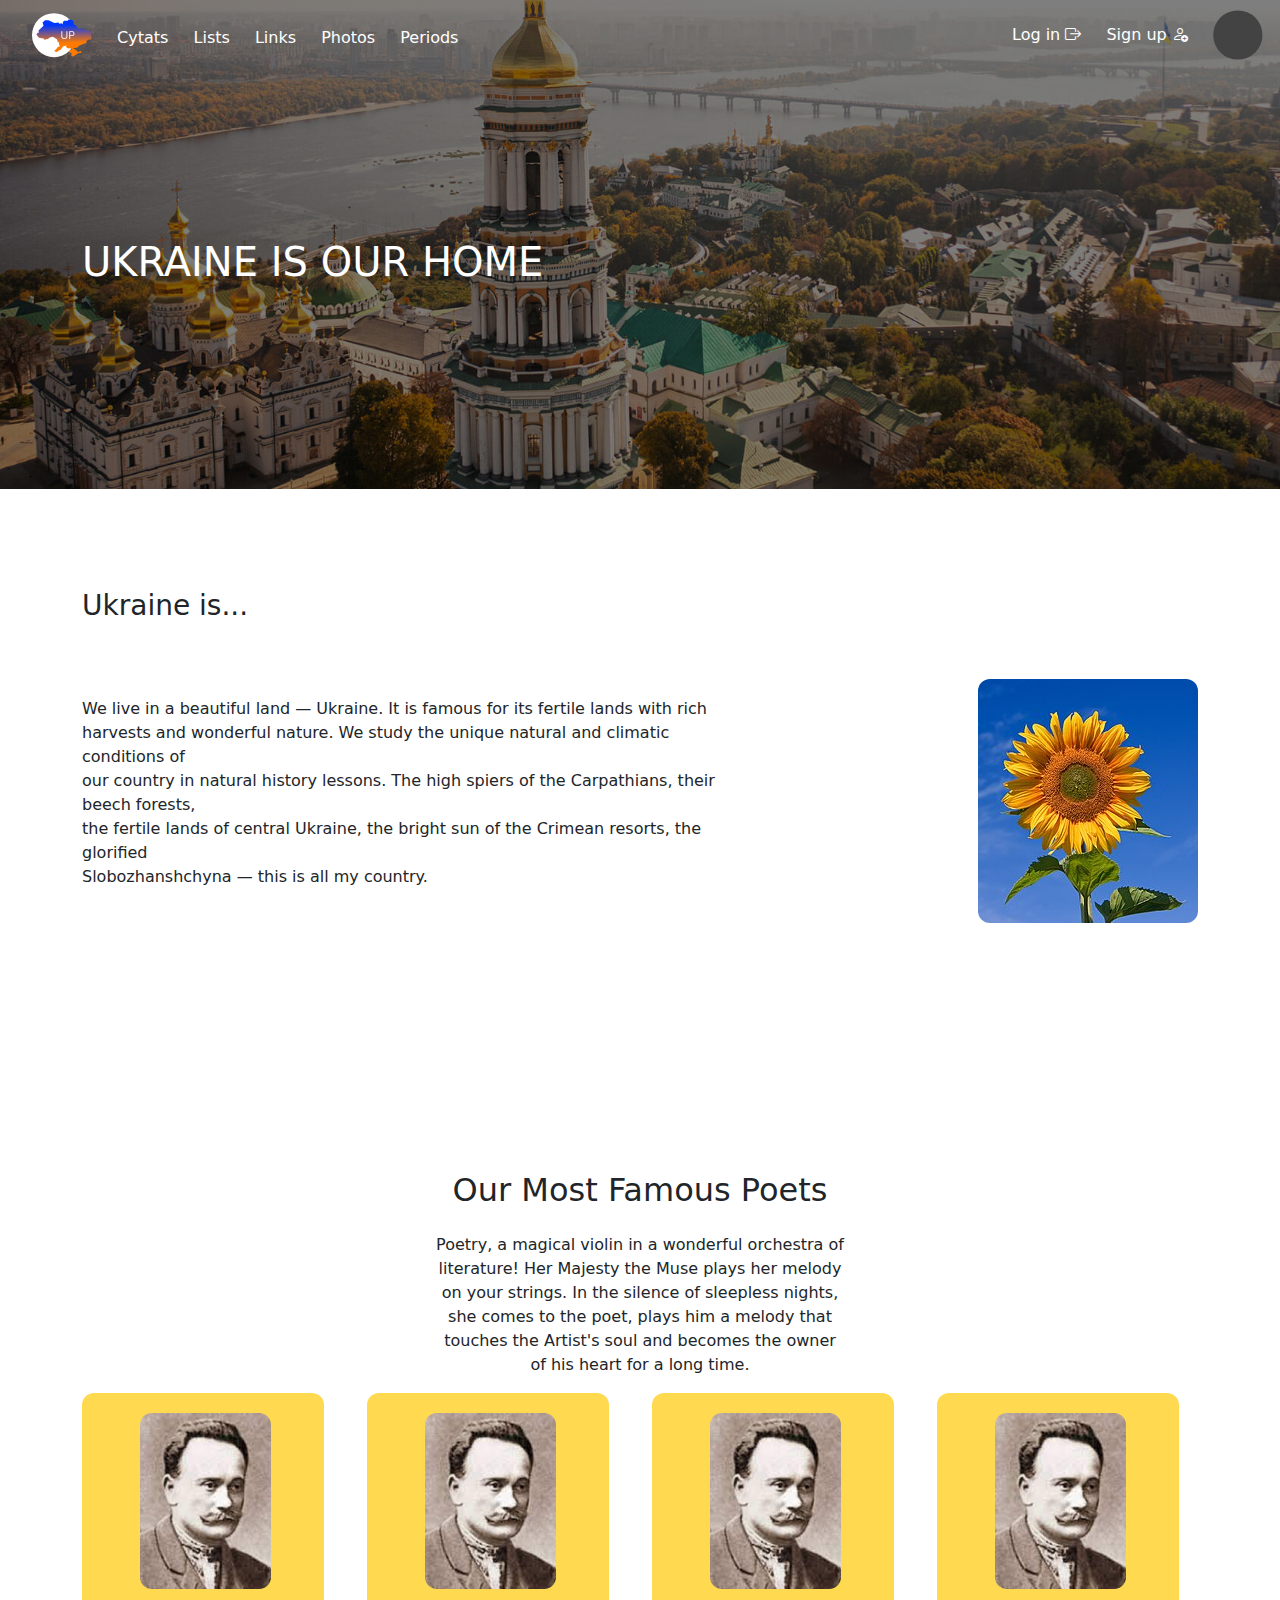
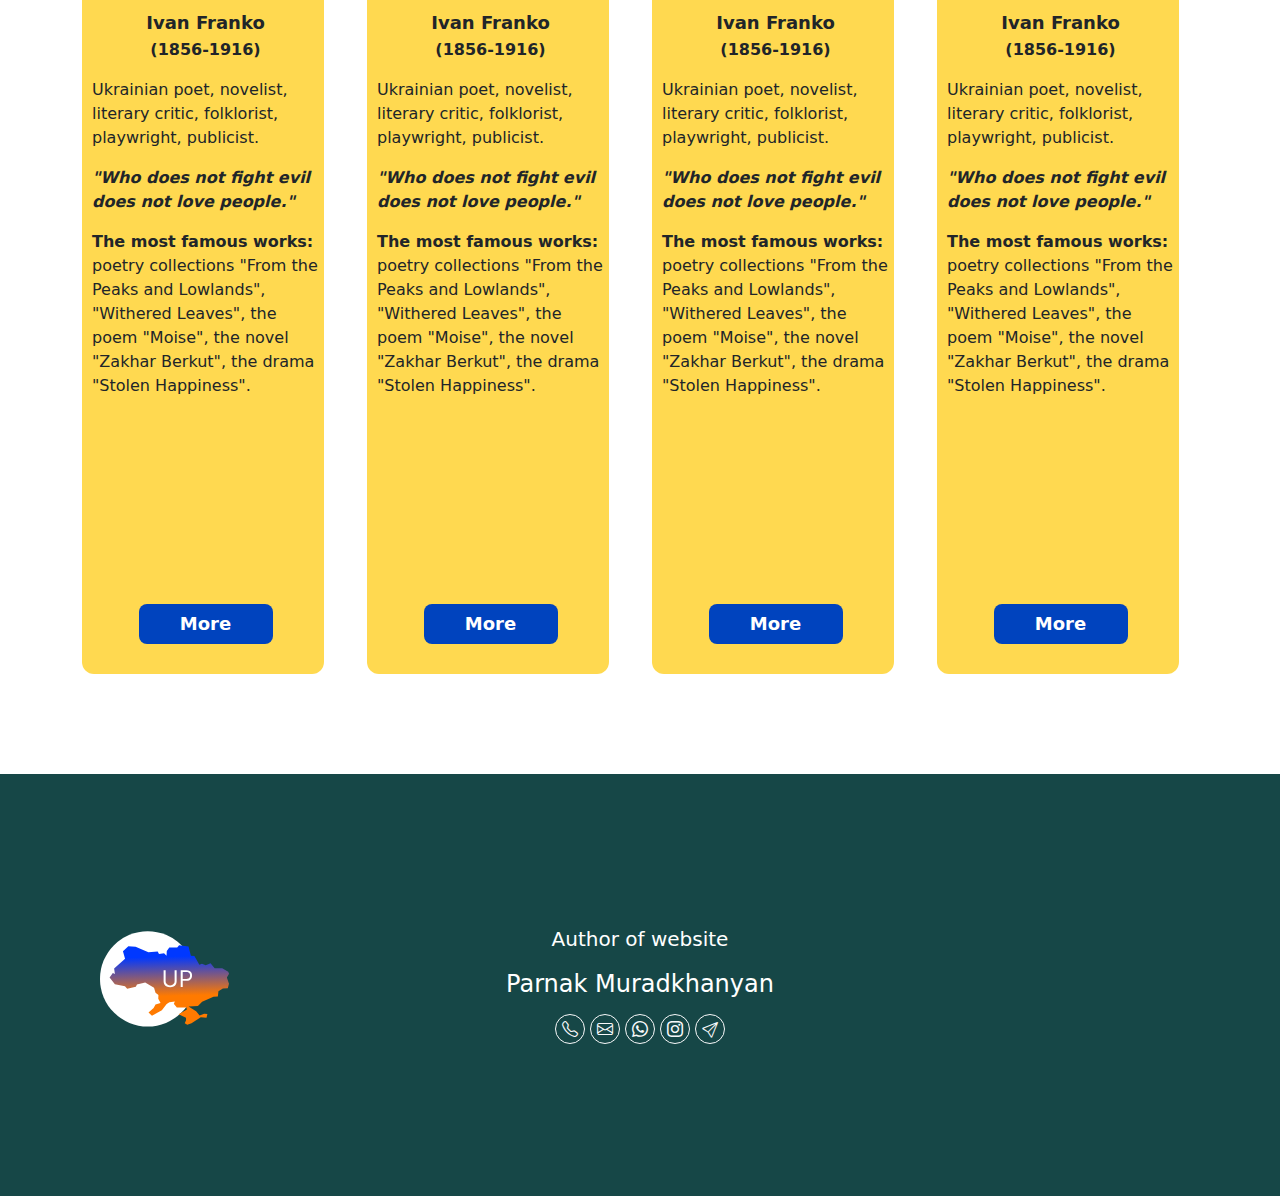
==== index.html @ 2d6c9255 "added sections" ====
<!DOCTYPE html>
<html lang="en">
<head>
    <meta charset="UTF-8">
    <meta name="viewport" content="width=device-width, initial-scale=1.0">
    <title>Ukraine Poets</title>
    <link rel="shortcut icon" href="./img/icon.svg" type="image/x-icon">
    <link rel="stylesheet" href="./css/bootstrap.min.css">
    <link rel="stylesheet" href="font/bootstrap-icons.css">
    <link rel="stylesheet" href="./css/style.css">
</head>
<body>

    <header class="header">
        
        <nav class="nav justiy-content-center">

            <ul class="navbar-list col-lg-9">
                <li><a href="#"><img src="./img/icon.svg" class="website-logo-navbar" alt="Website-logo"></a></li>
                <li><a href="" class="menu-link">Cytats</a></li>
                <li><a href="" class="menu-link">Lists</a></li>
                <li><a href="" class="menu-link">Links</a></li>
                <li><a href="" class="menu-link">Photos</a></li>
                <li><a href="" class="menu-link">Periods</a></li>
                <li><a href="" class="menu-link"></a></li>
            </ul>

            <ul class="authorisation col-lg-3">
                <li><a href="menu-link">Log in <i class="bi-box-arrow-right"></i></a></li>
                <li><a href="menu-link">Sign up <i class="bi-person-add"></i></a></li>
                <li><img src="./img/user-not-logged-in.svg" class="img-fluid img-user"></li>
            </ul>



        </nav>
        <div class="container">
            <div class="row">
                <div class="col-12"><h1 class="text-white text-uppercase header-title">Ukraine is our home</h1></div>
            </div>
        </div>
    </header>

    <!-- About Ukraine Section -->
    <section class="about-ukraine">
        <div class="container">
            <div class="row">
                <div class="col-12">
                    <h3>Ukraine is...</h3>
                </div>
            </div>
            <div class="row align-items-center">
                <div class="col-lg-7 col-sm-12 mt-lg-0 mt-sm-3">
                    <p>
                        We live in a beautiful land — Ukraine. It is famous for its fertile lands with rich <br>
                        harvests and wonderful nature. We study the unique natural and climatic conditions of <br>
                        our country in natural history lessons. The high spiers of the Carpathians, their beech forests, <br>
                        the fertile lands of central Ukraine, the bright sun of the Crimean resorts, the glorified<br>
                        Slobozhanshchyna — this is all my country.
                    </p>

                </div>
                <div class="col-lg-5 col-sm-12 mb-sm-5 mt-sm-5 text-lg-end text-md-center text-md-center text-sm-center text-xs-center"><img src="./img/sunflower.jpg" alt="sunflower" class="img-fluid about-ukraine-image"></div>
            </div>
        </div>
    </section>

    <section class="our-poets">

        <div class="container">
            <div class="row">
                <div class="col-12">
                    <h2 class="text-center">Our Most Famous Poets</h2>
                </div>
            </div>
            <div class="row">
                <div class="col-lg-12 text-center mt-3">
                    <p>Poetry, a magical violin in a wonderful orchestra of <br>
                        literature! Her Majesty the Muse plays her melody <br>
                        on your strings. In the silence of sleepless nights,<br>
                        she comes to the poet, plays him a melody that<br>
                        touches the Artist's soul and becomes the owner<br>
                        of his heart for a long time.</p>
                </div>
            </div>
            <div class="row">
                <div class="col-lg-3 col-md-6 col-sm-12 mt-lg-0 mb-lg-0 mt-md-0 mb-md-5 mt-sm-0 mb-sm-5">
                    <div class="container-poet">

                        <img src="./img/ivan-franko.png" alt="Ivan Franko" class="img-fluid poet-image text-center">

                        <div class="justiy-content-center">

                            <p class="text-center poet-name"><b>Ivan Franko</b></p>
                            <p class="text-center poet-year"><b>(1856-1916)</b></p>
                            <p>Ukrainian poet, novelist, literary critic, folklorist, playwright, publicist. </p>
                            <blockquote><i><b>"Who does not fight evil does not love people."</b></i></blockquote>
                            <p><strong>The most famous works:</strong> <br>
                                poetry collections "From the Peaks and Lowlands", "Withered Leaves", the poem "Moise", the novel "Zakhar Berkut", the drama "Stolen Happiness".</p>
                            <iframe src="https://www.google.com/maps/embed?pb=!1m18!1m12!1m3!1d41575.775740978796!2d23.290891441776193!3d49.3618766793977!2m3!1f0!2f0!3f0!3m2!1i1024!2i768!4f13.1!3m3!1m2!1s0x473bb35e3bb2dca1%3A0x565d36fddfe62779!2z0J3QsNCz0YPQtdCy0LjRh9C4LCDQm9GM0LLQvtCy0YHQutCw0Y8g0L7QsdC70LDRgdGC0YwsIDgyMTI2!5e0!3m2!1sru!2sua!4v1708008893175!5m2!1sru!2sua" class="map-of-birth-places" allowfullscreen="" loading="lazy" referrerpolicy="no-referrer-when-downgrade"></iframe>
                        </div>

                        <button href="#" class="button-view-more">More</button>




                    </div>

                </div>

                <div class="col-lg-3 col-md-6 col-sm-12 mt-lg-0 mb-lg-0 mt-md-0 mb-md-5 mt-sm-5 mb-sm-5">
                    <div class="container-poet">

                        <img src="./img/ivan-franko.png" alt="Ivan Franko" class="img-fluid poet-image text-center">

                        <div class="justiy-content-center">

                            <p class="text-center poet-name"><b>Ivan Franko</b></p>
                            <p class="text-center poet-year"><b>(1856-1916)</b></p>
                            <p>Ukrainian poet, novelist, literary critic, folklorist, playwright, publicist. </p>
                            <blockquote><i><b>"Who does not fight evil does not love people."</b></i></blockquote>
                            <p><strong>The most famous works:</strong> <br>
                                poetry collections "From the Peaks and Lowlands", "Withered Leaves", the poem "Moise", the novel "Zakhar Berkut", the drama "Stolen Happiness".</p>
                            <iframe src="https://www.google.com/maps/embed?pb=!1m18!1m12!1m3!1d41575.775740978796!2d23.290891441776193!3d49.3618766793977!2m3!1f0!2f0!3f0!3m2!1i1024!2i768!4f13.1!3m3!1m2!1s0x473bb35e3bb2dca1%3A0x565d36fddfe62779!2z0J3QsNCz0YPQtdCy0LjRh9C4LCDQm9GM0LLQvtCy0YHQutCw0Y8g0L7QsdC70LDRgdGC0YwsIDgyMTI2!5e0!3m2!1sru!2sua!4v1708008893175!5m2!1sru!2sua" class="map-of-birth-places" allowfullscreen="" loading="lazy" referrerpolicy="no-referrer-when-downgrade"></iframe>
                        </div>

                        <button href="#" class="button-view-more">More</button>




                    </div>
                </div>

                <div class="col-lg-3 col-md-6 col-sm-12  mt-lg-0 mb-lg-0 mt-md-5 mb-md-5 mt-sm-5 mb-sm-5">
                    <div class="container-poet">

                        <img src="./img/ivan-franko.png" alt="Ivan Franko" class="img-fluid poet-image text-center">

                        <div class="justiy-content-center">

                            <p class="text-center poet-name"><b>Ivan Franko</b></p>
                            <p class="text-center poet-year"><b>(1856-1916)</b></p>
                            <p>Ukrainian poet, novelist, literary critic, folklorist, playwright, publicist. </p>
                            <blockquote><i><b>"Who does not fight evil does not love people."</b></i></blockquote>
                            <p><strong>The most famous works:</strong> <br>
                                poetry collections "From the Peaks and Lowlands", "Withered Leaves", the poem "Moise", the novel "Zakhar Berkut", the drama "Stolen Happiness".</p>
                            <iframe src="https://www.google.com/maps/embed?pb=!1m18!1m12!1m3!1d41575.775740978796!2d23.290891441776193!3d49.3618766793977!2m3!1f0!2f0!3f0!3m2!1i1024!2i768!4f13.1!3m3!1m2!1s0x473bb35e3bb2dca1%3A0x565d36fddfe62779!2z0J3QsNCz0YPQtdCy0LjRh9C4LCDQm9GM0LLQvtCy0YHQutCw0Y8g0L7QsdC70LDRgdGC0YwsIDgyMTI2!5e0!3m2!1sru!2sua!4v1708008893175!5m2!1sru!2sua" class="map-of-birth-places" allowfullscreen="" loading="lazy" referrerpolicy="no-referrer-when-downgrade"></iframe>
                        </div>

                        <button href="#" class="button-view-more">More</button>




                    </div>
                </div>

                <div class="col-lg-3 col-md-6 col-sm-12 mt-lg-0 mb-lg-0 mt-md-5 mb-md-5 mt-sm-5 mb-sm-5">
                    <div class="container-poet ">

                        <img src="./img/ivan-franko.png" alt="Ivan Franko" class="img-fluid poet-image text-center">

                        <div class="justiy-content-center">

                            <p class="text-center poet-name"><b>Ivan Franko</b></p>
                            <p class="text-center poet-year"><b>(1856-1916)</b></p>
                            <p>Ukrainian poet, novelist, literary critic, folklorist, playwright, publicist. </p>
                            <blockquote><i><b>"Who does not fight evil does not love people."</b></i></blockquote>
                            <p><strong>The most famous works:</strong> <br>
                                poetry collections "From the Peaks and Lowlands", "Withered Leaves", the poem "Moise", the novel "Zakhar Berkut", the drama "Stolen Happiness".</p>
                            <iframe src="https://www.google.com/maps/embed?pb=!1m18!1m12!1m3!1d41575.775740978796!2d23.290891441776193!3d49.3618766793977!2m3!1f0!2f0!3f0!3m2!1i1024!2i768!4f13.1!3m3!1m2!1s0x473bb35e3bb2dca1%3A0x565d36fddfe62779!2z0J3QsNCz0YPQtdCy0LjRh9C4LCDQm9GM0LLQvtCy0YHQutCw0Y8g0L7QsdC70LDRgdGC0YwsIDgyMTI2!5e0!3m2!1sru!2sua!4v1708008893175!5m2!1sru!2sua" class="map-of-birth-places" allowfullscreen="" loading="lazy" referrerpolicy="no-referrer-when-downgrade"></iframe>
                        </div>

                        <button href="#" class="button-view-more">More</button>




                    </div>
                </div>






            </div>
            <div class="row">
                <div class="col-lg-4 col-md-6 col-sm-12">

                </div>
            </div>
            <div class="row">
                <div class="col-lg-4 col-md-6 col-sm-12">

                </div>
            </div>
        </div>
    </section>







    <footer class="footer">
        <div class="container">
            <div class="row align-items-center">
                <div class="col-lg-2 col-sm-12 mt-sm-5 mb-sm-5 text-sm-center">
                  <a href="#home"><img src="./img/icon.svg" class="img-fluid img-logo" /></a>
                </div>

                <div class="col-lg-8 col-sm-12 text-center">
                    <p class="aut-w text-white">Author of website</p>
                    <p class="author text-white">Parnak Muradkhanyan</p>
                    
                    <a href="tel:+380636376079" target="_blank" class="btn btn-outline-light btn-footer"><i class=" bi bi-telephone icons-btn"></i></a>
                    <a href="mailto:parnak725@gmail.com" target="_blank" class="btn btn-outline-light btn-footer"><i class=" bi bi-envelope icons-btn"></i></a>
                    <a href="https://wa.me/380636376079" target="_blank" class="btn btn-outline-light btn-footer"><i class=" bi bi-whatsapp icons-btn"></i></a>
                    <a href="https://www.instagram.com/parnak_muradkhanyan2005?igshid=YmMyMTA2M2Y=" target="_blank" class="btn btn-outline-light btn-footer"><i class=" bi bi-instagram icons-btn"></i></a>
                    <a href="https://t.me/korgi_bari" target="_blank" class="btn btn-outline-light btn-footer"><i class=" bi bi-send icons-btn btn-telegram"></i></a>


                </div>

                <div class="col-lg-2"></div>
            </div>
        </div>
    </footer>

    <script src="js/bootstrap.bundle.min.js"></script> 
</body>
</html>
---- css/style.css ----
body::-webkit-scrollbar{
    width: 0px;
    height: 0px;
    background-color: transparent;
}
body::-webkit-scrollbar-thumb{
    background-color: rgba(0, 0, 0, 0);
}
body::-webkit-scrollbar-track{
    background-color: rgba(0, 0, 0, 0);
}

:root{
    --color-poets-container-bckrgnd-color: #ffd950;
}


.website-logo-navbar{
    width: 60px;
    height: 56px;
}

footer,
section {
    position: relative;
    padding: 100px 0;
}

/*Navbar*/


.nav ul{
    display: inline-block;
}

.navbar-list{
    margin-top: 10px;
    list-style: none;
}

.navbar-list li{
    display: inline-block;
    padding-left: 20px;
}
.navbar-list li:first-child{
    padding-left: 0px;
}

.navbar-list li a{
    color: white;
    text-decoration: none;
    transition: all 0.2s ease;
}

.navbar-list li a:hover{
    color: rgb(255, 208, 0);
    font-size: 20px;
    font-weight: 700;
    
}

.navbar-list li img{
    transition: all 0.2s ease;
}

.navbar-list li img:hover{
    width: 70px;
    height: 66px
}

.authorisation{
    margin-top: 10px;
}


.authorisation li{
    display: inline-block;
    padding-left: 20px;
}

.authorisation li a{
    color: white;
    font-weight: 500;
    text-decoration: none;
    transition: all 0.2s ease;
}

.authorisation li a:hover{
    font-size: 20px;
    font-weight: 800;
    color: rgb(255, 208, 0);
}

.img-user{
    width: 50px;
    height: 50px;
}

/*Header*/
.header{
    width: 100%;
    background: linear-gradient(rgba(0,0,0,0.5), rgba(0,0,0,0.5)), url(../img/background-header.png) no-repeat;
    background-size: cover;
}
.header-title{

    margin-top: 156px;
    margin-bottom: 203px;

}

/*About Ukraine Section*/

.about-ukraine-image{
    border-radius: 12px;
}

/*Our Poets Section*/

.container-poet{
    width: 242px;
    height: auto;
    border-radius: 12px;
    background-color: var(--color-poets-container-bckrgnd-color);
    padding-left: 10px;
    padding-right: 5px;
    padding-top: 20px;
    padding-bottom: 10px;
    display: inline-block;
}

.poet-image{
    position: relative;
    margin: 0 auto;
    margin-bottom: 20px;
    display: flex;
}

.poet-name{
    font-size: 18px;
    margin-bottom: 0px;
}

.poet-year{
    padding-top: 2px;
}


.map-of-birth-places{
    width: 200px;
    height: 160px;
    display: flex;
    justify-content: center;
    border: 0px solid transparent;
    border-radius: 12px;
    position: relative;
    margin: 0 auto;
    margin-bottom: 30px;
}

.button-view-more{
    width: 134px;
    height: 40px;
    position: relative;
    margin: 0 auto;
    margin-bottom: 20px;
    border: 0px solid transparent;
    border-radius: 8px;
    background-color: rgb(0, 67, 190);
    display: flex;
    align-items: center;
    justify-content: center;
    color: white;
    font-size: 18px;
    font-weight: 700;
    text-decoration: none;
    transition: all 0.2s ease;
}

.button-view-more:hover{
    background-color: rgb(1, 123, 236)
}


/*Footer*/

.footer{
    background-color: #164747;
}

.img-logo{
    width: 130px;
    height: 126px;
}


.aut-w{
    font-size: 20px;
    font-style: normal;
    font-weight: 400;
    line-height: 1.35;
}

.author{
    margin-top: 14px;
    margin-bottom: 0px;
    font-size: 24px;
    font-style: normal;
    font-weight: 400;
    line-height: 1.3;
}

.btn-footer{
    display: inline-block;
    margin-top: 14px;
    width: 30px;
    height: 30px;
    border-radius: 50%;
}
.icons-btn{
    display: flex;
    justify-content: center;
    align-items: center;
}
.btn-telegram{
    margin-top: 1px;
    margin-left: -1px;
}
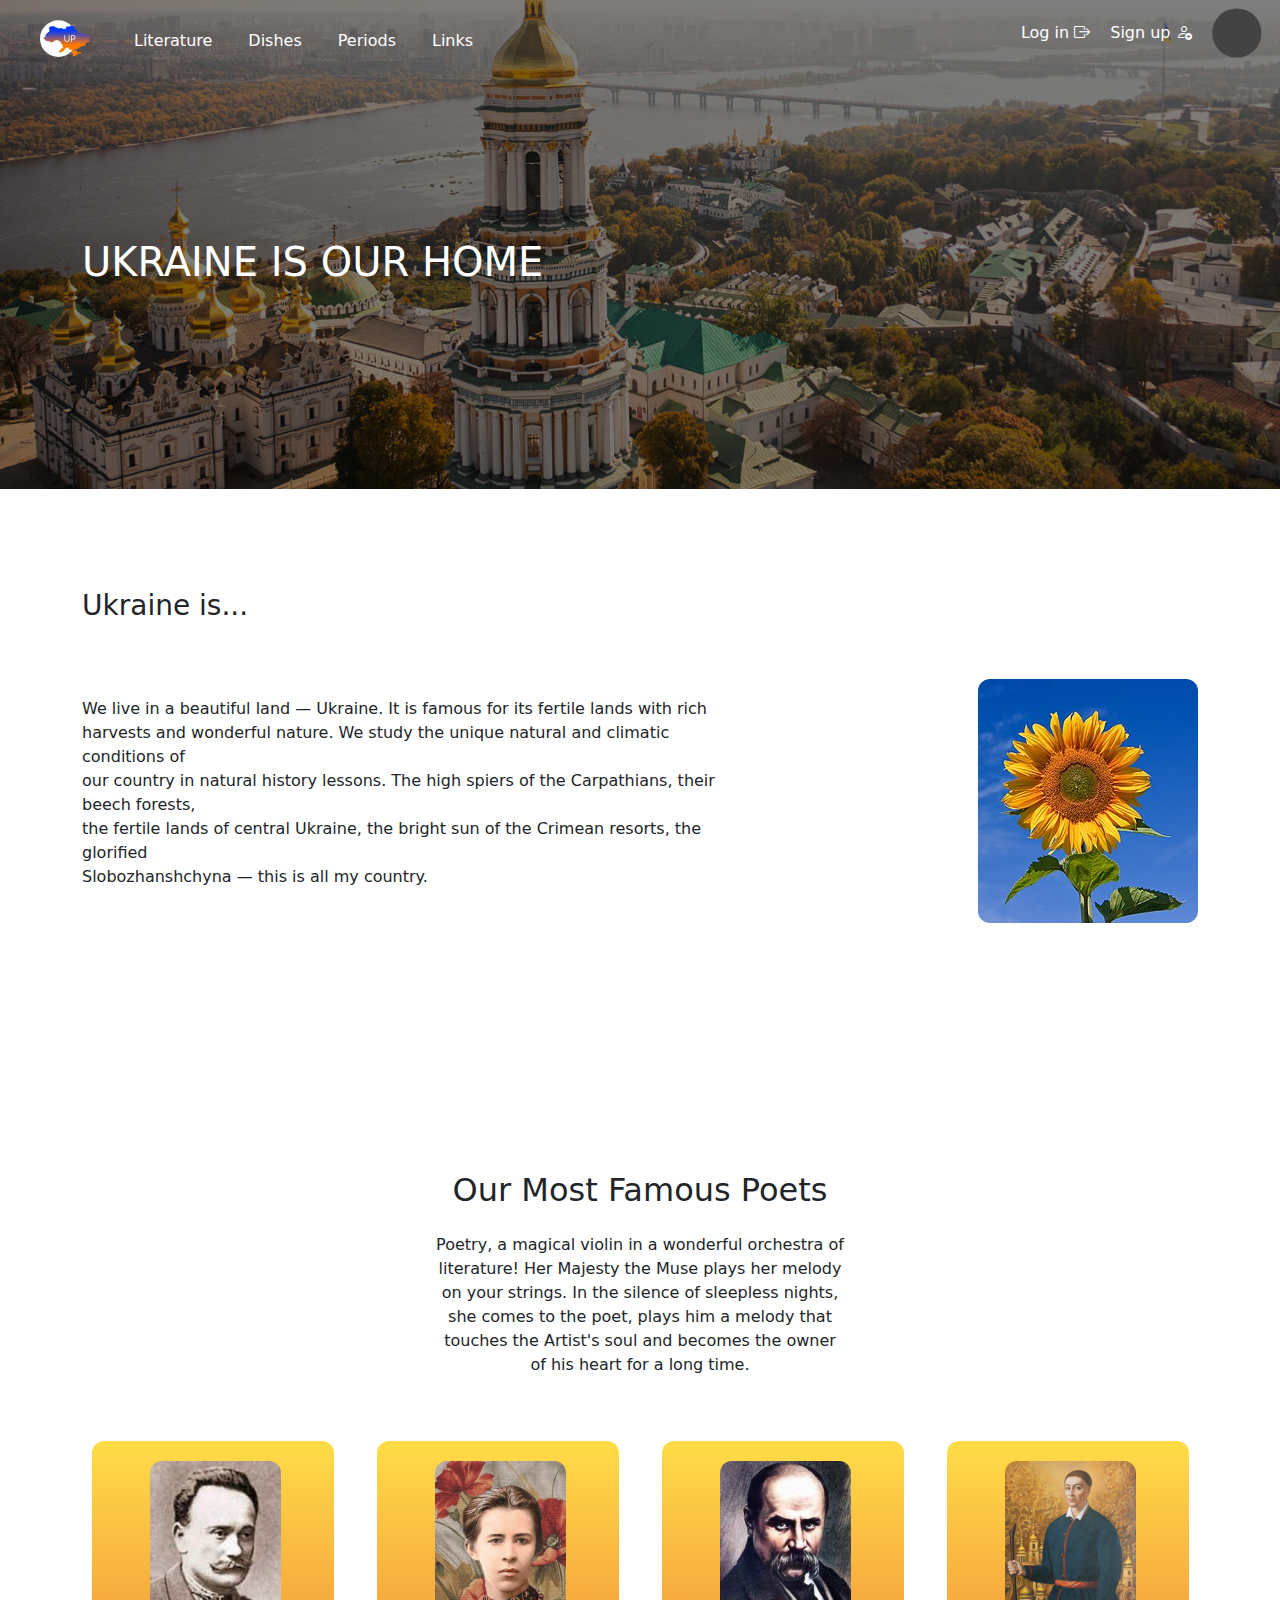
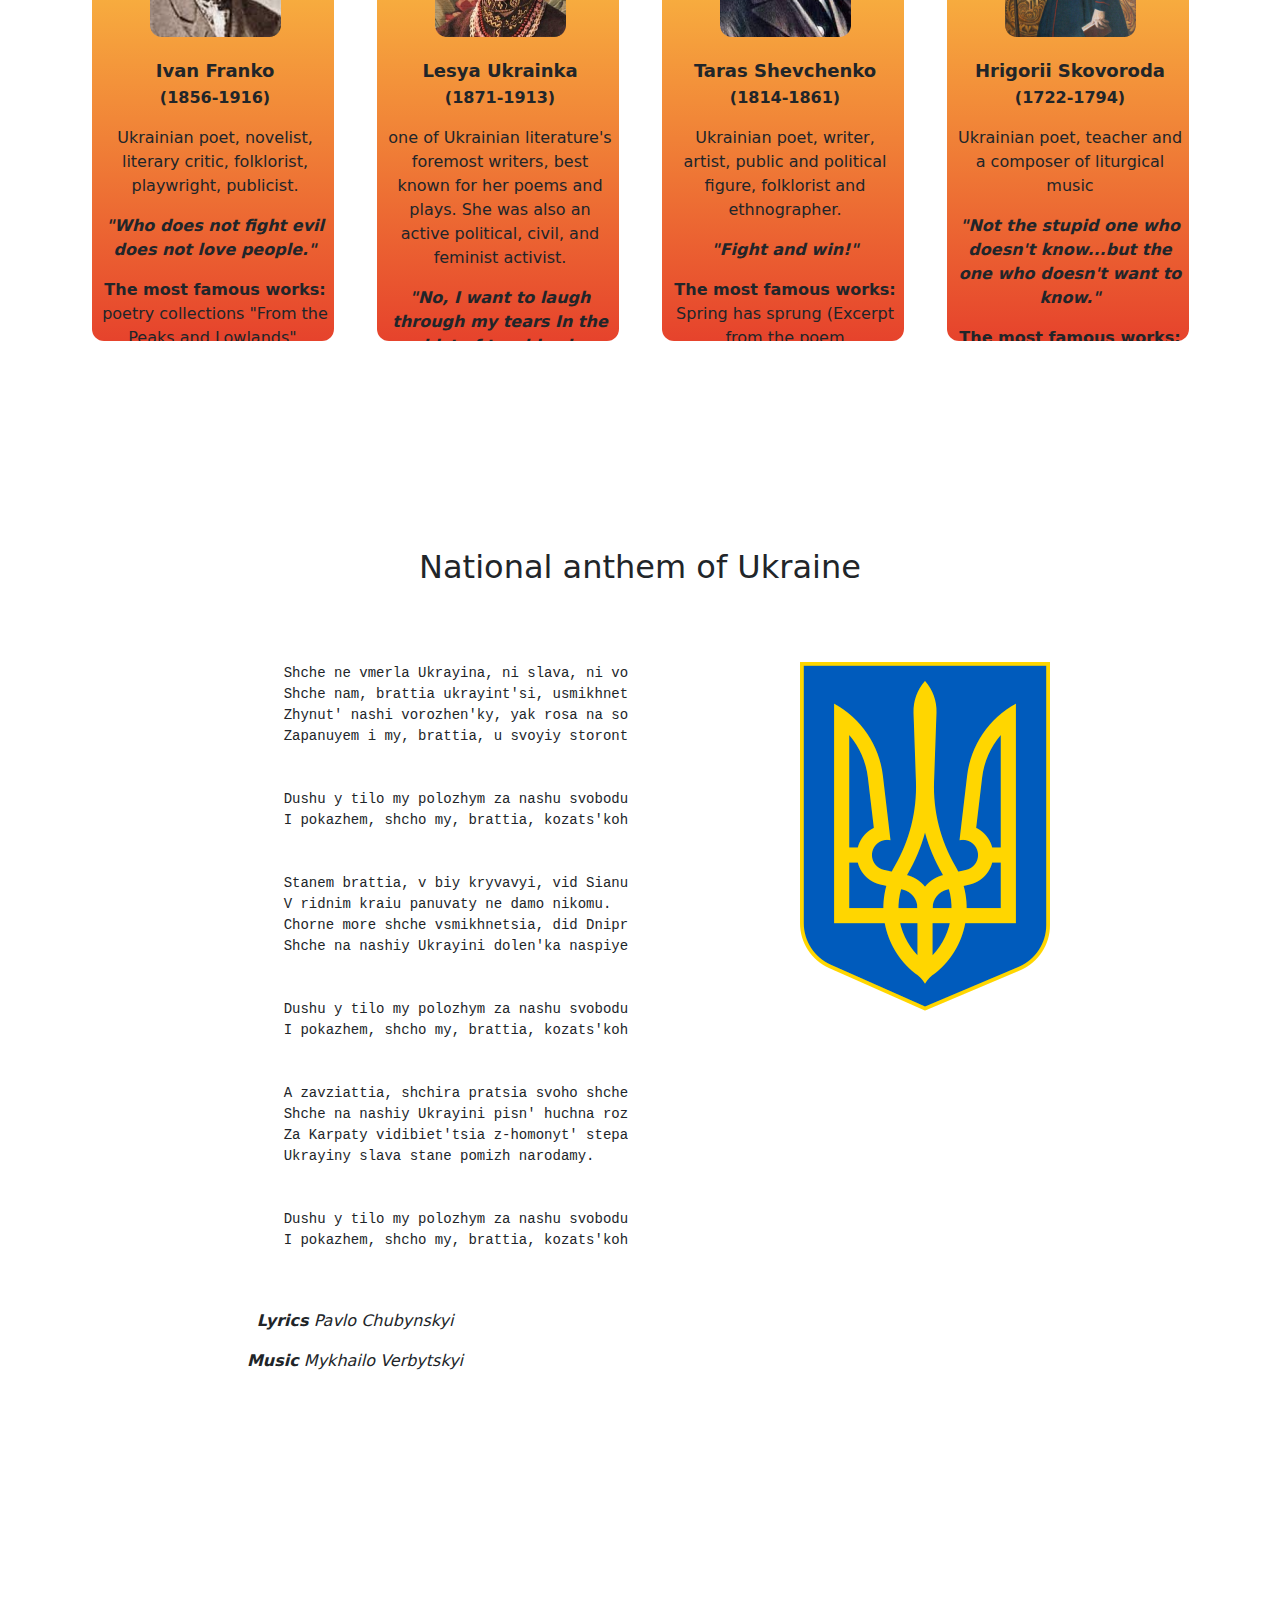
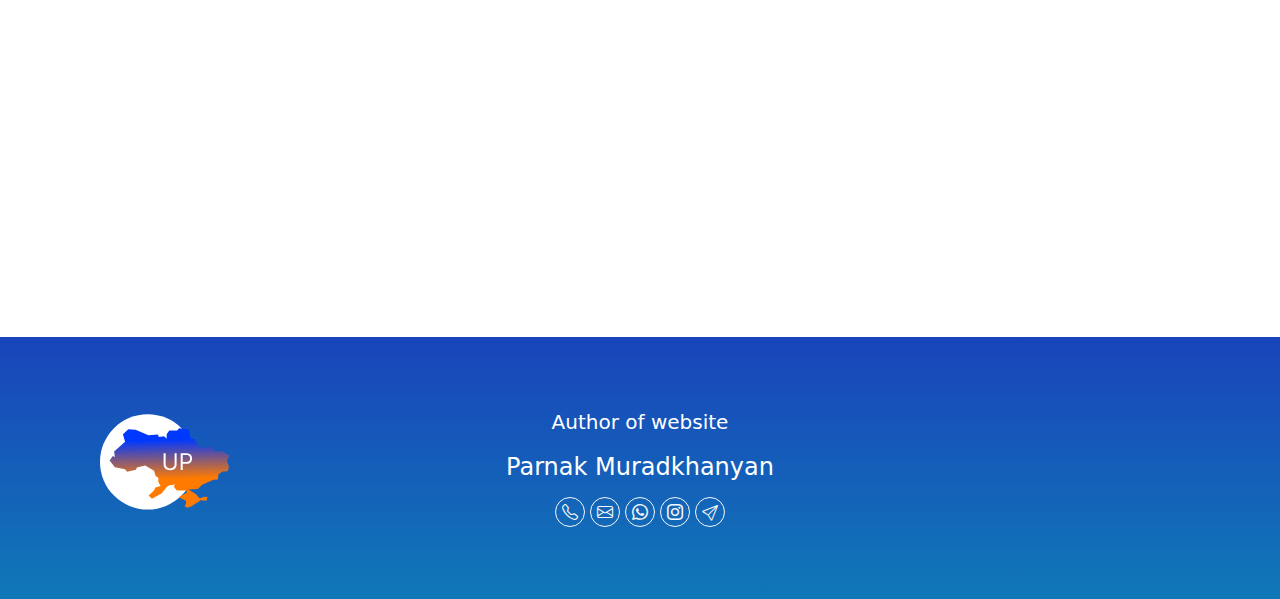
==== commit 4035c34d: "finished index.html" ====
--- a/index.html
+++ b/index.html
@@ -13,27 +13,43 @@
 
     <header class="header">
         
-        <nav class="nav justiy-content-center">
-
-            <ul class="navbar-list col-lg-9">
-                <li><a href="#"><img src="./img/icon.svg" class="website-logo-navbar" alt="Website-logo"></a></li>
-                <li><a href="" class="menu-link">Cytats</a></li>
-                <li><a href="" class="menu-link">Lists</a></li>
-                <li><a href="" class="menu-link">Links</a></li>
-                <li><a href="" class="menu-link">Photos</a></li>
-                <li><a href="" class="menu-link">Periods</a></li>
-                <li><a href="" class="menu-link"></a></li>
-            </ul>
-
-            <ul class="authorisation col-lg-3">
-                <li><a href="menu-link">Log in <i class="bi-box-arrow-right"></i></a></li>
-                <li><a href="menu-link">Sign up <i class="bi-person-add"></i></a></li>
+        <nav class="navbar navbar-expand-lg navbar-light navbar-color">
+            <div class="container-flui">
+              <a class="navbar-brand" href="#home"><img src="./img/icon.svg" class="website-logo-navbar"></a>
+
+              
+              <button class="navbar-toggler btn btn-outline-warning" type="button" data-bs-toggle="collapse" data-bs-target="#navbarSupportedContent" aria-controls="navbarSupportedContent" aria-expanded="false" aria-label="Toggle navigation">
+
+                <span class="bi-justify"></span>
+              </button>
+              <div class="collapse navbar-collapse" id="navbarSupportedContent">
+                <ul class="navbar-nav me-auto mb-2 mb-lg-0 navbar-list">
+                  <li class="nav-item">
+                    <a class="nav-link text-white menu-text" href="#about-us">Literature</a>
+                  </li>
+                  <li class="nav-item">
+                    <a class="nav-link text-white menu-text" href="#production">Dishes</a>
+                  </li>
+                  <li class="nav-item">
+                    <a class="nav-link text-white menu-text" href="#tickets">Periods</a>
+                  </li>
+                  <li class="nav-item">
+                    <a class="nav-link text-white menu-text" href="#tickets">Links</a>
+                  </li>
+                </ul>
+              </div>
+              
+              <ul class="authorisation">
+                <li><a class="menu-link">Log in <i class="bi bi-box-arrow-right"></i></a></li>
+                <li><a class="menu-link">Sign up <i class="bi bi-person-add"></i></a></li>
                 <li><img src="./img/user-not-logged-in.svg" class="img-fluid img-user"></li>
-            </ul>
-
-
-
+              </ul>
+
+
+            </div>
         </nav>
+
+
         <div class="container">
             <div class="row">
                 <div class="col-12"><h1 class="text-white text-uppercase header-title">Ukraine is our home</h1></div>
@@ -65,6 +81,9 @@
         </div>
     </section>
 
+
+
+    <!-- Our Poets Section -->
     <section class="our-poets">
 
         <div class="container">
@@ -74,7 +93,7 @@
                 </div>
             </div>
             <div class="row">
-                <div class="col-lg-12 text-center mt-3">
+                <div class="col-lg-12 text-center mt-3 mb-5">
                     <p>Poetry, a magical violin in a wonderful orchestra of <br>
                         literature! Her Majesty the Muse plays her melody <br>
                         on your strings. In the silence of sleepless nights,<br>
@@ -84,7 +103,7 @@
                 </div>
             </div>
             <div class="row">
-                <div class="col-lg-3 col-md-6 col-sm-12 mt-lg-0 mb-lg-0 mt-md-0 mb-md-5 mt-sm-0 mb-sm-5">
+                <div class="col-lg-3 col-md-6 col-sm-12 text-sm-center text-center mt-lg-0 mb-lg-0 mt-md-0 mb-md-5 mt-sm-0 mb-sm-5">
                     <div class="container-poet">
 
                         <img src="./img/ivan-franko.png" alt="Ivan Franko" class="img-fluid poet-image text-center">
@@ -97,10 +116,11 @@
                             <blockquote><i><b>"Who does not fight evil does not love people."</b></i></blockquote>
                             <p><strong>The most famous works:</strong> <br>
                                 poetry collections "From the Peaks and Lowlands", "Withered Leaves", the poem "Moise", the novel "Zakhar Berkut", the drama "Stolen Happiness".</p>
+                            <p><strong>Place of birth:</strong></p>  
                             <iframe src="https://www.google.com/maps/embed?pb=!1m18!1m12!1m3!1d41575.775740978796!2d23.290891441776193!3d49.3618766793977!2m3!1f0!2f0!3f0!3m2!1i1024!2i768!4f13.1!3m3!1m2!1s0x473bb35e3bb2dca1%3A0x565d36fddfe62779!2z0J3QsNCz0YPQtdCy0LjRh9C4LCDQm9GM0LLQvtCy0YHQutCw0Y8g0L7QsdC70LDRgdGC0YwsIDgyMTI2!5e0!3m2!1sru!2sua!4v1708008893175!5m2!1sru!2sua" class="map-of-birth-places" allowfullscreen="" loading="lazy" referrerpolicy="no-referrer-when-downgrade"></iframe>
                         </div>
 
-                        <button href="#" class="button-view-more">More</button>
+                        <a href="https://en.wikipedia.org/wiki/Ivan_Franko" target="_blank" class="button-view-more">More</a>
 
 
 
@@ -109,23 +129,27 @@
 
                 </div>
 
-                <div class="col-lg-3 col-md-6 col-sm-12 mt-lg-0 mb-lg-0 mt-md-0 mb-md-5 mt-sm-5 mb-sm-5">
+                <div class="col-lg-3 col-md-6 col-sm-12 text-sm-center text-center mt-lg-0 mb-lg-0 mt-md-0 mb-md-5 mt-sm-5 mb-sm-5">
                     <div class="container-poet">
 
-                        <img src="./img/ivan-franko.png" alt="Ivan Franko" class="img-fluid poet-image text-center">
+                        <img src="./img/lesya-ukrainka.png" alt="Lesya Ukrainka" class="img-fluid poet-image text-center">
 
                         <div class="justiy-content-center">
 
-                            <p class="text-center poet-name"><b>Ivan Franko</b></p>
-                            <p class="text-center poet-year"><b>(1856-1916)</b></p>
-                            <p>Ukrainian poet, novelist, literary critic, folklorist, playwright, publicist. </p>
-                            <blockquote><i><b>"Who does not fight evil does not love people."</b></i></blockquote>
+                            <p class="text-center poet-name"><b>Lesya Ukrainka</b></p>
+                            <p class="text-center poet-year"><b>(1871-1913)</b></p>
+                            <p>one of Ukrainian literature's foremost writers, best known for her poems and plays. She was also an active political, civil, and feminist activist.</p>
+                            <blockquote><i><b>"No, I want to laugh through my tears
+                                In the midst of trouble sing songs,
+                                Hope without hope
+                                I want to live! Away with sad thoughts!"</b></i></blockquote>
                             <p><strong>The most famous works:</strong> <br>
-                                poetry collections "From the Peaks and Lowlands", "Withered Leaves", the poem "Moise", the novel "Zakhar Berkut", the drama "Stolen Happiness".</p>
-                            <iframe src="https://www.google.com/maps/embed?pb=!1m18!1m12!1m3!1d41575.775740978796!2d23.290891441776193!3d49.3618766793977!2m3!1f0!2f0!3f0!3m2!1i1024!2i768!4f13.1!3m3!1m2!1s0x473bb35e3bb2dca1%3A0x565d36fddfe62779!2z0J3QsNCz0YPQtdCy0LjRh9C4LCDQm9GM0LLQvtCy0YHQutCw0Y8g0L7QsdC70LDRgdGC0YwsIDgyMTI2!5e0!3m2!1sru!2sua!4v1708008893175!5m2!1sru!2sua" class="map-of-birth-places" allowfullscreen="" loading="lazy" referrerpolicy="no-referrer-when-downgrade"></iframe>
+                                "Contra spem spero", "Dream", "Word, why are you not a hard cry", "Cassandra", "Forest song", "Boyarian", "Fireplace master", "Trouble will teach", "Lelia", "Butterfly" and many others..</p>
+                            <p><strong>Place of birth:</strong></p>    
+                            <iframe src="https://www.google.com/maps/embed?pb=!1m18!1m12!1m3!1d40529.85824711046!2d27.486333850201852!3d50.58779461118784!2m3!1f0!2f0!3f0!3m2!1i1024!2i768!4f13.1!3m3!1m2!1s0x472eb0f885f3a46b%3A0xd4db4abfdbe7aa0e!2z0J3QvtCy0L7Qs9GA0LDQtC3QktC-0LvRi9C90YHQutC40LksINCW0LjRgtC-0LzQuNGA0YHQutCw0Y8g0L7QsdC70LDRgdGC0YwsIDExNzAx!5e0!3m2!1sru!2sua!4v1708078803918!5m2!1sru!2sua" class="map-of-birth-places" allowfullscreen="" loading="lazy" referrerpolicy="no-referrer-when-downgrade"></iframe>
                         </div>
 
-                        <button href="#" class="button-view-more">More</button>
+                        <a href="https://en.wikipedia.org/wiki/Lesya_Ukrainka" target="_blank" class="button-view-more">More</a>
 
 
 
@@ -133,23 +157,30 @@
                     </div>
                 </div>
 
-                <div class="col-lg-3 col-md-6 col-sm-12  mt-lg-0 mb-lg-0 mt-md-5 mb-md-5 mt-sm-5 mb-sm-5">
+                <div class="col-lg-3 col-md-6 col-sm-12 text-sm-center text-center  mt-lg-0 mb-lg-0 mt-md-5 mb-md-5 mt-sm-5 mb-sm-5">
                     <div class="container-poet">
 
-                        <img src="./img/ivan-franko.png" alt="Ivan Franko" class="img-fluid poet-image text-center">
+                        <img src="./img/taras-shevchenko.png" alt="Taras Shevchenko" class="img-fluid poet-image text-center">
 
                         <div class="justiy-content-center">
 
-                            <p class="text-center poet-name"><b>Ivan Franko</b></p>
-                            <p class="text-center poet-year"><b>(1856-1916)</b></p>
-                            <p>Ukrainian poet, novelist, literary critic, folklorist, playwright, publicist. </p>
-                            <blockquote><i><b>"Who does not fight evil does not love people."</b></i></blockquote>
+                            <p class="text-center poet-name"><b>Taras Shevchenko</b></p>
+                            <p class="text-center poet-year"><b>(1814-1861)</b></p>
+                            <p>Ukrainian poet, writer, artist, public and political figure, folklorist and ethnographer. </p>
+                            <blockquote><i><b>"Fight and win!"</b></i></blockquote>
                             <p><strong>The most famous works:</strong> <br>
-                                poetry collections "From the Peaks and Lowlands", "Withered Leaves", the poem "Moise", the novel "Zakhar Berkut", the drama "Stolen Happiness".</p>
-                            <iframe src="https://www.google.com/maps/embed?pb=!1m18!1m12!1m3!1d41575.775740978796!2d23.290891441776193!3d49.3618766793977!2m3!1f0!2f0!3f0!3m2!1i1024!2i768!4f13.1!3m3!1m2!1s0x473bb35e3bb2dca1%3A0x565d36fddfe62779!2z0J3QsNCz0YPQtdCy0LjRh9C4LCDQm9GM0LLQvtCy0YHQutCw0Y8g0L7QsdC70LDRgdGC0YwsIDgyMTI2!5e0!3m2!1sru!2sua!4v1708008893175!5m2!1sru!2sua" class="map-of-birth-places" allowfullscreen="" loading="lazy" referrerpolicy="no-referrer-when-downgrade"></iframe>
+                                Spring has sprung (Excerpt from the poem "Haydamaki") ...<br>
+                                The sun is shining, the wind is blowing...<br>
+                                The Dnieper roars and moans wide (Excerpt from the poem "Prychynna") ...<br>
+                                A cloud floats behind the sun...<br>
+                                The wind howls along the oak (Excerpt from the poem "Poplar") ...<br>
+                                Dawn is my evening ...<br>
+                                Cherry garden near the house ...</p><br>
+                                <p><strong>Place of birth:</strong></p>  
+                            <iframe src="https://www.google.com/maps/embed?pb=!1m18!1m12!1m3!1d41668.58131495991!2d31.0012145!3d49.25201855!2m3!1f0!2f0!3f0!3m2!1i1024!2i768!4f13.1!3m3!1m2!1s0x40d3cff2adef96eb%3A0x7634f24b3347ede0!2z0JzQvtGA0LjQvdGG0YssINCn0LXRgNC60LDRgdGB0LrQsNGPINC-0LHQu9Cw0YHRgtGMLCAyMDIxMA!5e0!3m2!1sru!2sua!4v1708078968331!5m2!1sru!2sua" class="map-of-birth-places" allowfullscreen="" loading="lazy" referrerpolicy="no-referrer-when-downgrade"></iframe>
                         </div>
 
-                        <button href="#" class="button-view-more">More</button>
+                        <a href="https://en.wikipedia.org/wiki/Taras_Shevchenko" target="_blank" class="button-view-more">More</a>
 
 
 
@@ -157,44 +188,86 @@
                     </div>
                 </div>
 
-                <div class="col-lg-3 col-md-6 col-sm-12 mt-lg-0 mb-lg-0 mt-md-5 mb-md-5 mt-sm-5 mb-sm-5">
+                <div class="col-lg-3 col-md-6 col-sm-12 text-sm-center text-center mt-lg-0 mb-lg-0 mt-md-5 mb-md-5 mt-sm-5 mb-sm-5">
                     <div class="container-poet ">
 
-                        <img src="./img/ivan-franko.png" alt="Ivan Franko" class="img-fluid poet-image text-center">
+                        <img src="./img/grygory-skovoroda.png" alt="Grigory Skovoroda" class="img-fluid poet-image text-center">
 
                         <div class="justiy-content-center">
 
-                            <p class="text-center poet-name"><b>Ivan Franko</b></p>
-                            <p class="text-center poet-year"><b>(1856-1916)</b></p>
-                            <p>Ukrainian poet, novelist, literary critic, folklorist, playwright, publicist. </p>
-                            <blockquote><i><b>"Who does not fight evil does not love people."</b></i></blockquote>
+                            <p class="text-center poet-name"><b>Hrigorii Skovoroda</b></p>
+                            <p class="text-center poet-year"><b>(1722-1794)</b></p>
+                            <p>Ukrainian poet, teacher and a composer of liturgical music</p>
+                            <blockquote><i><b>"Not the stupid one who doesn't know...but the one who doesn't want to know."</b></i></blockquote>
                             <p><strong>The most famous works:</strong> <br>
-                                poetry collections "From the Peaks and Lowlands", "Withered Leaves", the poem "Moise", the novel "Zakhar Berkut", the drama "Stolen Happiness".</p>
-                            <iframe src="https://www.google.com/maps/embed?pb=!1m18!1m12!1m3!1d41575.775740978796!2d23.290891441776193!3d49.3618766793977!2m3!1f0!2f0!3f0!3m2!1i1024!2i768!4f13.1!3m3!1m2!1s0x473bb35e3bb2dca1%3A0x565d36fddfe62779!2z0J3QsNCz0YPQtdCy0LjRh9C4LCDQm9GM0LLQvtCy0YHQutCw0Y8g0L7QsdC70LDRgdGC0YwsIDgyMTI2!5e0!3m2!1sru!2sua!4v1708008893175!5m2!1sru!2sua" class="map-of-birth-places" allowfullscreen="" loading="lazy" referrerpolicy="no-referrer-when-downgrade"></iframe>
+                                "The Garden of Divine Songs", "Woman Lotova", "Fables of Kharkiv".</p>
+                            <p><strong>Place of birth:</strong></p>  
+                            <iframe src="https://www.google.com/maps/embed?pb=!1m18!1m12!1m3!1d40799.986922544624!2d32.898784155571526!3d50.27327386883781!2m3!1f0!2f0!3f0!3m2!1i1024!2i768!4f13.1!3m3!1m2!1s0x40d672903ddc7173%3A0x56285b35ca7e6ef3!2z0KfQtdGA0L3Rg9GF0LgsINCf0L7Qu9GC0LDQstGB0LrQsNGPINC-0LHQu9Cw0YHRgtGM!5e0!3m2!1sru!2sua!4v1708078874605!5m2!1sru!2sua" class="map-of-birth-places" allowfullscreen="" loading="lazy" referrerpolicy="no-referrer-when-downgrade"></iframe>
                         </div>
 
-                        <button href="#" class="button-view-more">More</button>
+                        <a href="https://en.wikipedia.org/wiki/Hryhorii_Skovoroda" target="_blank" class="button-view-more">More</a>
 
 
 
 
                     </div>
-                </div>
-
-
-
-
-
-
-            </div>
-            <div class="row">
-                <div class="col-lg-4 col-md-6 col-sm-12">
-
-                </div>
-            </div>
-            <div class="row">
-                <div class="col-lg-4 col-md-6 col-sm-12">
-
+
+                </div>
+
+            </div>
+
+        </div>
+    </section>
+
+
+    <!-- Our Hymn -->
+
+    <section class="our-hymn">
+        <div class="container">
+            <div class="row">
+                <div class="col-12">
+                    <h2 class="text-center">National anthem of Ukraine</h2>
+                </div>
+            </div>
+            <div class="row">
+                <div class="col-lg-6 col-md-12 col-sm-12 mb-sm-5 mt-sm-5">
+                    <pre class="hymn">
+
+                        Shche ne vmerla Ukrayina, ni slava, ni volya,
+                        Shche nam, brattia ukrayint'si, usmikhnet'sia dolia.
+                        Zhynut' nashi vorozhen'ky, yak rosa na sontsi,
+                        Zapanuyem i my, brattia, u svoyiy storontsi. <br>
+
+                        Dushu y tilo my polozhym za nashu svobodu,
+                        I pokazhem, shcho my, brattia, kozats'koho rodu.<br>
+
+                        Stanem brattia, v biy kryvavyi, vid Sianu do Donu
+                        V ridnim kraiu panuvaty ne damo nikomu.
+                        Chorne more shche vsmikhnetsia, did Dnipro zradiye,
+                        Shche na nashiy Ukrayini dolen'ka naspiye.<br>
+
+                        Dushu y tilo my polozhym za nashu svobodu,
+                        I pokazhem, shcho my, brattia, kozats'koho rodu.<br>
+
+                        A zavziattia, shchira pratsia svoho shche dokazhe,
+                        Shche na nashiy Ukrayini pisn' huchna rozliazhe,
+                        Za Karpaty vidibiet'tsia z-homonyt' stepamy,
+                        Ukrayiny slava stane pomizh narodamy.<br>
+
+                        Dushu y tilo my polozhym za nashu svobodu,
+                        I pokazhem, shcho my, brattia, kozats'koho rodu.<br>
+                    </pre>
+                    <p class="text-md-center text-sm-center"><i><strong>Lyrics</strong>	Pavlo Chubynskyi</i></p>
+                    <p class="text-md-center text-sm-center"><i><strong>Music</strong>	Mykhailo Verbytskyi</i></p>
+
+                </div>
+                <div class="col-lg-6 col-md-12 col-sm-12 mb-sm-5 mt-sm-5 justiy-content-sm-center">
+                    <img src="./img/symbol-o-ukraine.png" alt="Symbol of Ukraine" class="img-fluid img-herb">
+                </div>
+            </div>
+            <div class="row">
+                <div class="col-12">
+                    <iframe src="https://www.youtube.com/embed/Wx7vo__48oE?si=InsidCp8BVLTo__D" title="YouTube video player" frameborder="0" allow="accelerometer; autoplay; clipboard-write; encrypted-media; gyroscope; picture-in-picture; web-share" class="hymn-video" allowfullscreen></iframe>
                 </div>
             </div>
         </div>
--- a/css/style.css
+++ b/css/style.css
@@ -10,9 +10,28 @@
     background-color: rgba(0, 0, 0, 0);
 }
 
+
 :root{
-    --color-poets-container-bckrgnd-color: #ffd950;
-}
+    --color-poets-container-bckrgnd-color:linear-gradient(180deg, rgba(255, 220, 71, 1) 0%, rgba(230, 67, 44, 1) 100%);
+    --color-poets-view-more-button: rgba(25, 68, 187, 1);
+    --color-poets-view-more-button-hover: rgba(255, 29, 17, 1);
+    --color-footer-background: linear-gradient(180deg, rgba(25, 68, 187, 1) 0%, rgba(16, 120, 183, 1) 100%);
+}
+
+
+
+
+section {
+    position: relative;
+    padding: 100px 0;
+}
+
+footer{
+    position: relative;
+    padding: 20px;
+}
+
+/*Navbar*/
 
 
 .website-logo-navbar{
@@ -20,40 +39,59 @@
     height: 56px;
 }
 
-footer,
-section {
-    position: relative;
-    padding: 100px 0;
-}
-
-/*Navbar*/
-
-
-.nav ul{
-    display: inline-block;
-}
-
-.navbar-list{
-    margin-top: 10px;
-    list-style: none;
-}
+.navbar-color{
+    background: transparent;
+}
+
+
+.navbar-light .navbar-toggler {
+    color: rgb(255 255 255);
+}
+
+.container-flui{
+    width: 97%;
+    display: flex;
+    align-items: center;
+    justify-content: space-between;
+}
+
+.container-flui:last-child{
+    margin-left: 30px;
+}
+
+.form-control{
+    color: var(--bs-white);
+}
+
+
+.website-logo-navbar{
+    width: 60px;
+    height: 56px;
+    padding-left: 10px;
+    transition: all 0.2s ease;
+}
+
+.website-logo-navbar:hover{
+    width: 70px;
+    height: 66px
+}
+
 
 .navbar-list li{
     display: inline-block;
     padding-left: 20px;
 }
-.navbar-list li:first-child{
-    padding-left: 0px;
-}
+
 
 .navbar-list li a{
     color: white;
     text-decoration: none;
+    font-weight: 400;
     transition: all 0.2s ease;
 }
 
 .navbar-list li a:hover{
-    color: rgb(255, 208, 0);
+    color: yellow;
     font-size: 20px;
     font-weight: 700;
     
@@ -69,7 +107,9 @@
 }
 
 .authorisation{
-    margin-top: 10px;
+    display: flex;
+    align-items: center;
+    padding-right: 10px;
 }
 
 
@@ -95,6 +135,7 @@
     width: 50px;
     height: 50px;
 }
+
 
 /*Header*/
 .header{
@@ -119,15 +160,30 @@
 
 .container-poet{
     width: 242px;
-    height: auto;
+    height: 500px;
+    overflow: scroll;
     border-radius: 12px;
-    background-color: var(--color-poets-container-bckrgnd-color);
+    background: var(--color-poets-container-bckrgnd-color);
     padding-left: 10px;
     padding-right: 5px;
     padding-top: 20px;
     padding-bottom: 10px;
     display: inline-block;
-}
+    transition: all 0.2s ease;
+}
+
+.container-poet::-webkit-scrollbar{
+    width: 0px;
+    height: 0px;
+    background-color: transparent;
+}
+.container-poet::-webkit-scrollbar-thumb{
+    background-color: rgba(0, 0, 0, 0);
+}
+.container-poet::-webkit-scrollbar-track{
+    background-color: rgba(0, 0, 0, 0);
+}
+
 
 .poet-image{
     position: relative;
@@ -166,7 +222,7 @@
     margin-bottom: 20px;
     border: 0px solid transparent;
     border-radius: 8px;
-    background-color: rgb(0, 67, 190);
+    background-color: var(--color-poets-view-more-button);
     display: flex;
     align-items: center;
     justify-content: center;
@@ -178,14 +234,26 @@
 }
 
 .button-view-more:hover{
-    background-color: rgb(1, 123, 236)
+    color: white;
+    background-color: var(--color-poets-view-more-button-hover);
+}
+
+/*Hymn Section*/
+
+.hymn-video{
+    width: 80%;
+    min-height: 400px;
+    position: relative;
+    margin: 0 auto;
+    display: flex;
+    justify-content: center;
 }
 
 
 /*Footer*/
 
 .footer{
-    background-color: #164747;
+    background: var(--color-footer-background);
 }
 
 .img-logo{
@@ -225,4 +293,41 @@
 .btn-telegram{
     margin-top: 1px;
     margin-left: -1px;
-}+}
+
+@media (min-width: 768px) {
+    .img-herb{
+        position: relative;
+        margin: 0 auto;
+        margin-top: 20px;
+        margin-bottom: 40px;
+        display: flex;
+        justify-content: center;
+    }
+
+    .img-logo{
+        position: relative;
+        margin: 0 auto;
+        display: flex;
+        justify-content: center;
+    }
+}
+
+@media (min-width: 100px) {
+
+    .img-herb{
+        position: relative;
+        margin: 0 auto;
+        margin-top: 20px;
+        margin-bottom: 40px;
+        display: flex;
+        justify-content: center;
+    }
+
+    .img-logo{
+        position: relative;
+        margin: 0 auto;
+        display: flex;
+        justify-content: center;
+    }
+}
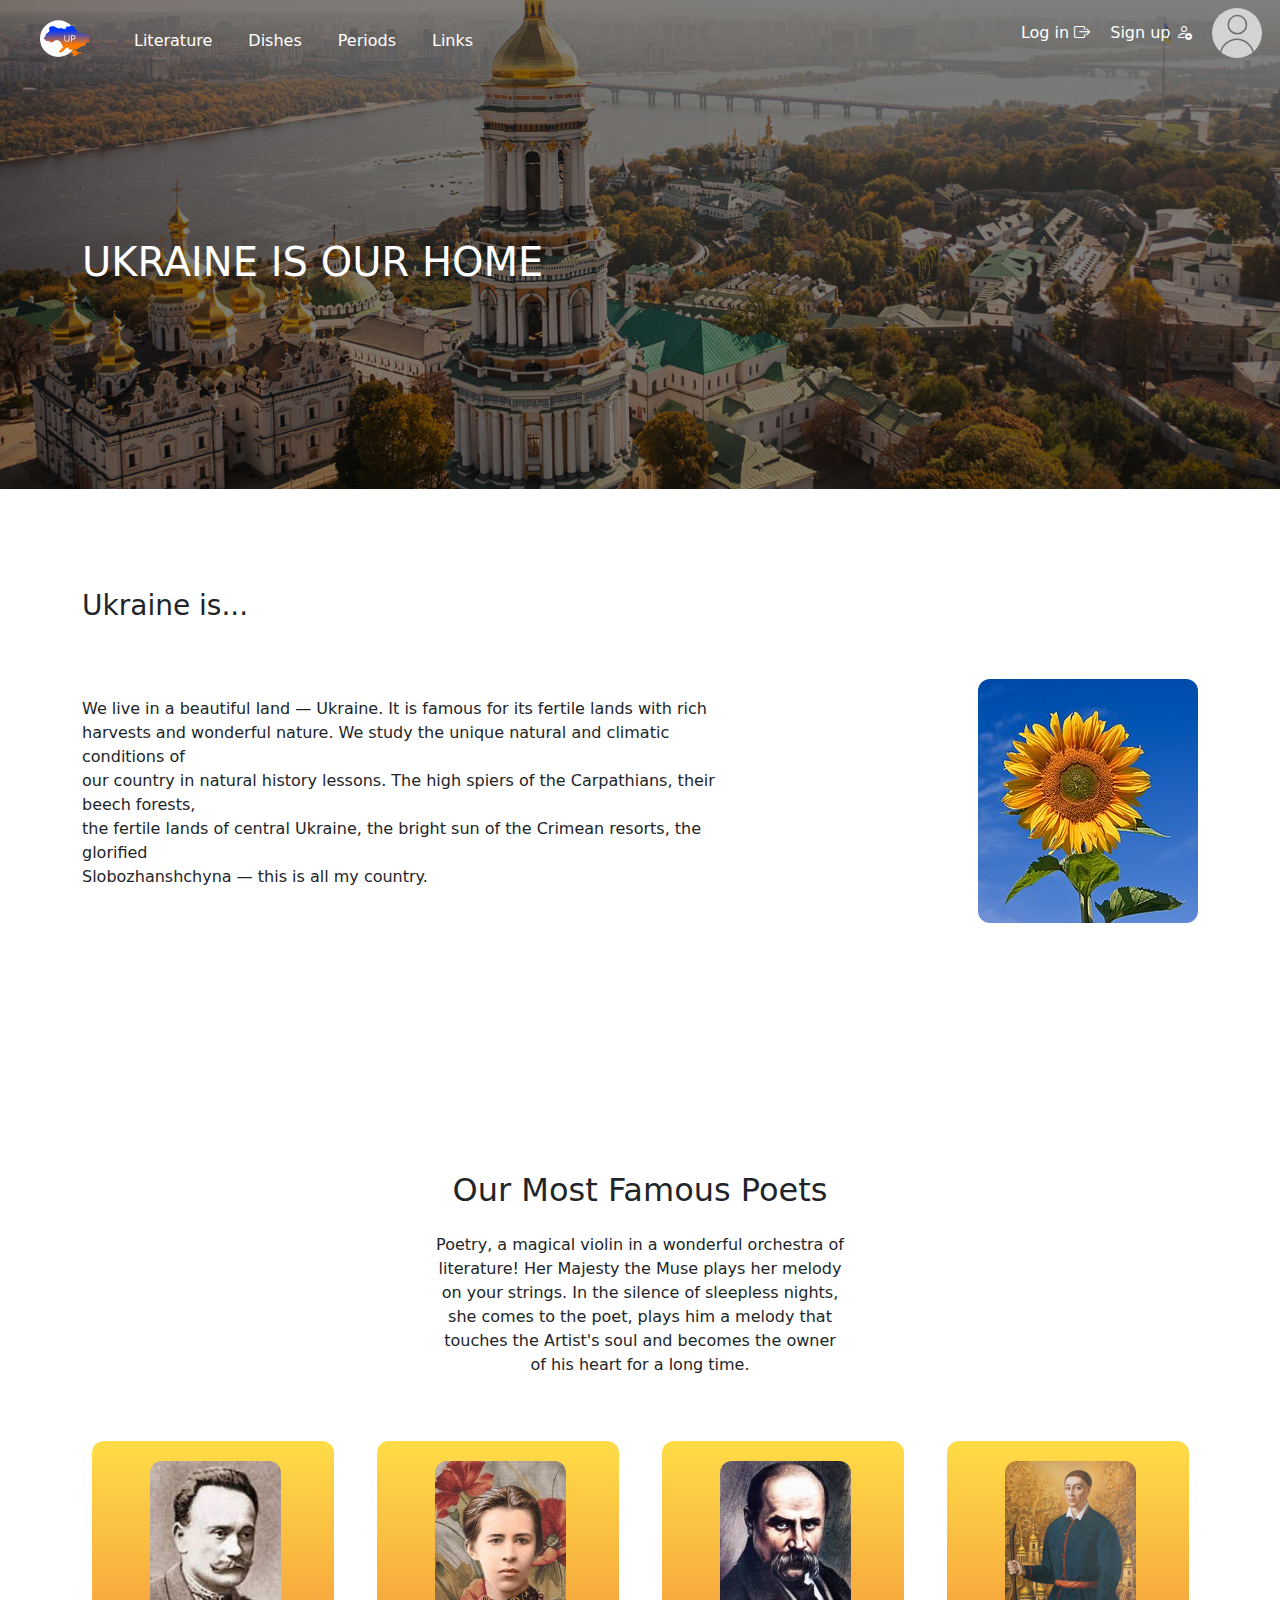
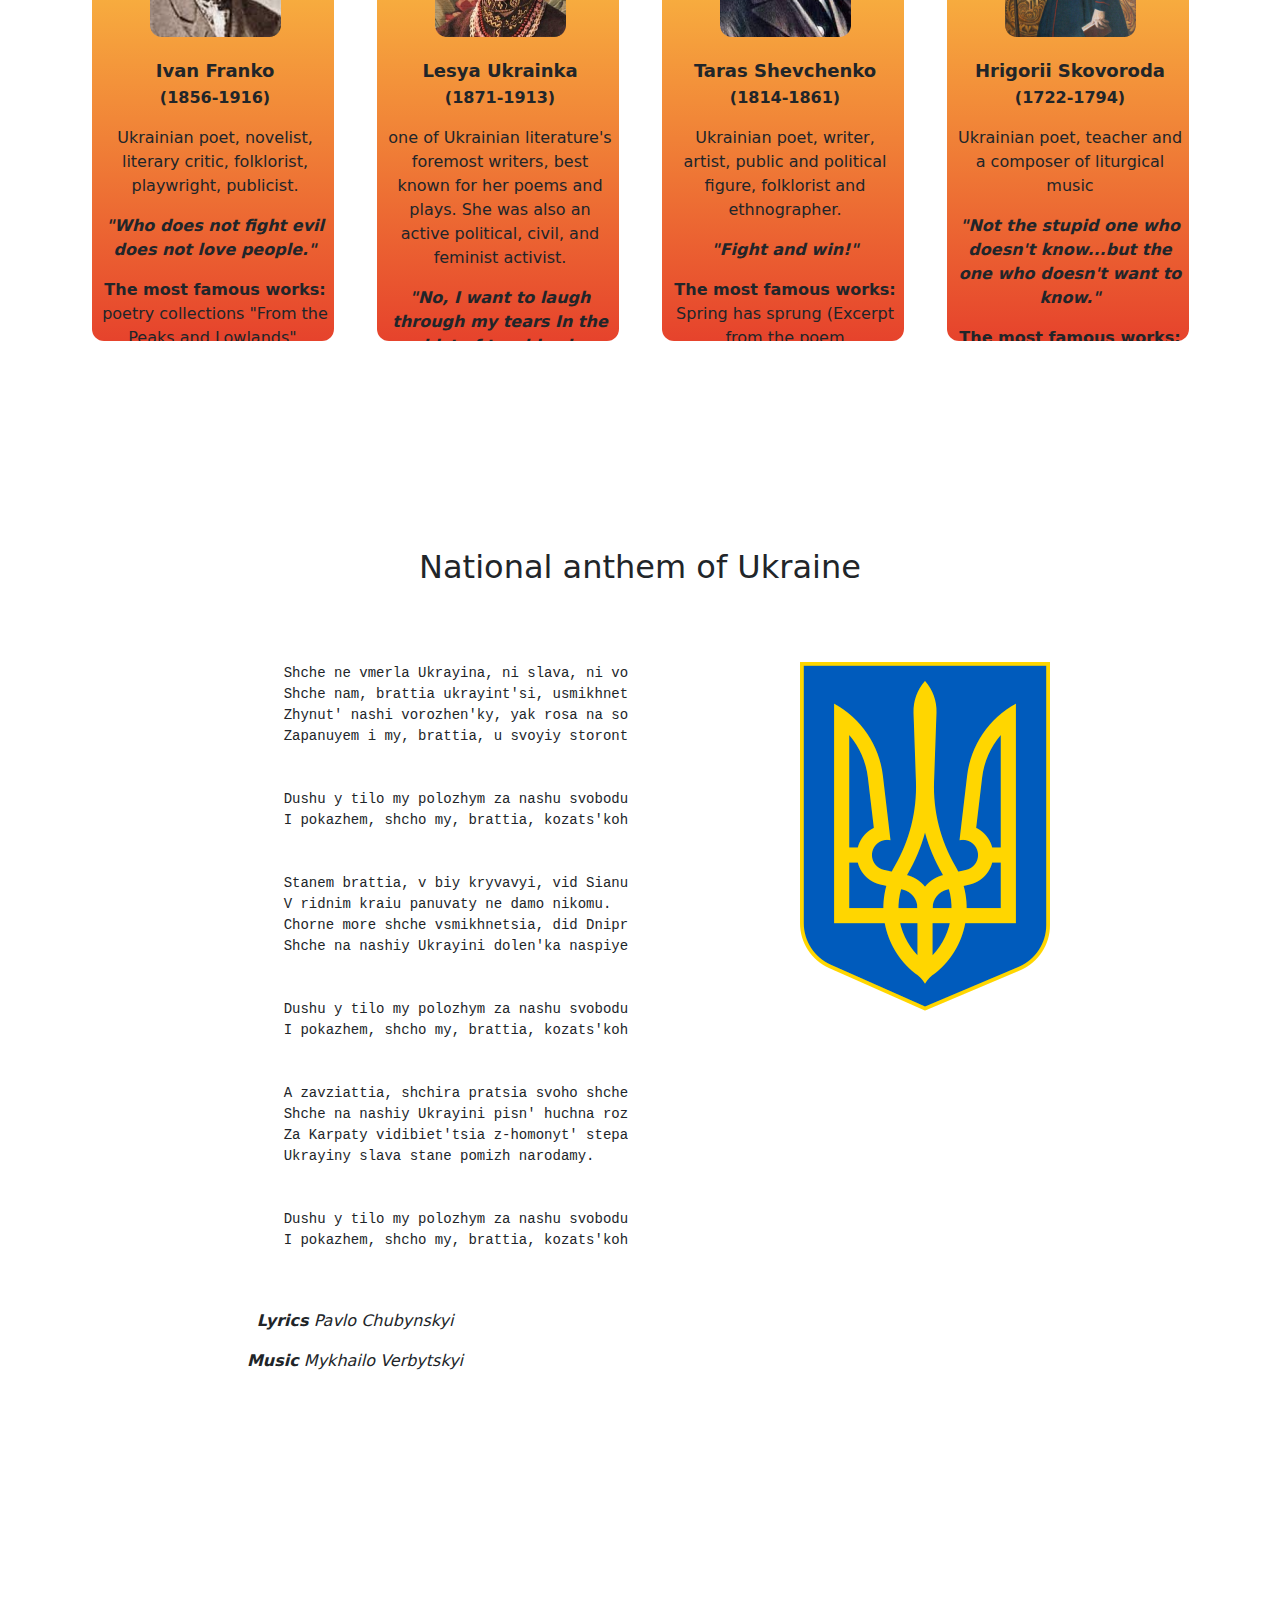
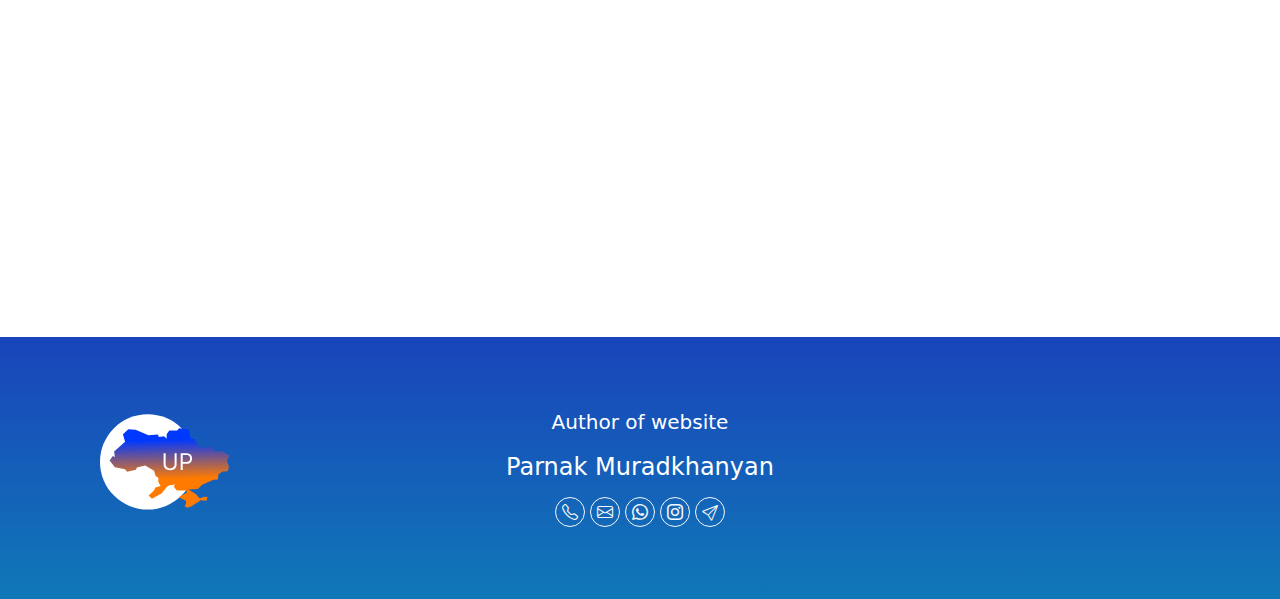
==== commit 3904c572: "added links.hmtml and stylished them" ====
--- a/index.html
+++ b/index.html
@@ -25,23 +25,23 @@
               <div class="collapse navbar-collapse" id="navbarSupportedContent">
                 <ul class="navbar-nav me-auto mb-2 mb-lg-0 navbar-list">
                   <li class="nav-item">
-                    <a class="nav-link text-white menu-text" href="#about-us">Literature</a>
+                    <a class="nav-link text-white menu-text" href="./pages/literature.html">Literature</a>
                   </li>
                   <li class="nav-item">
-                    <a class="nav-link text-white menu-text" href="#production">Dishes</a>
+                    <a class="nav-link text-white menu-text" href="./pages/our-dishes.html">Dishes</a>
                   </li>
                   <li class="nav-item">
-                    <a class="nav-link text-white menu-text" href="#tickets">Periods</a>
+                    <a class="nav-link text-white menu-text" href="./pages/periods-of-ukrainian-literature.html">Periods</a>
                   </li>
                   <li class="nav-item">
-                    <a class="nav-link text-white menu-text" href="#tickets">Links</a>
+                    <a class="nav-link text-white menu-text" href="./pages/links.html">Links</a>
                   </li>
                 </ul>
               </div>
               
               <ul class="authorisation">
-                <li><a class="menu-link">Log in <i class="bi bi-box-arrow-right"></i></a></li>
-                <li><a class="menu-link">Sign up <i class="bi bi-person-add"></i></a></li>
+                <li><a href="./pages/login.html" class="menu-link">Log in <i class="bi bi-box-arrow-right"></i></a></li>
+                <li><a href="./pages/signup.html" class="menu-link">Sign up <i class="bi bi-person-add"></i></a></li>
                 <li><img src="./img/user-not-logged-in.svg" class="img-fluid img-user"></li>
               </ul>
 
--- a/css/style.css
+++ b/css/style.css
@@ -136,6 +136,9 @@
     height: 50px;
 }
 
+.menu-link{
+    cursor: pointer;
+}
 
 /*Header*/
 .header{
